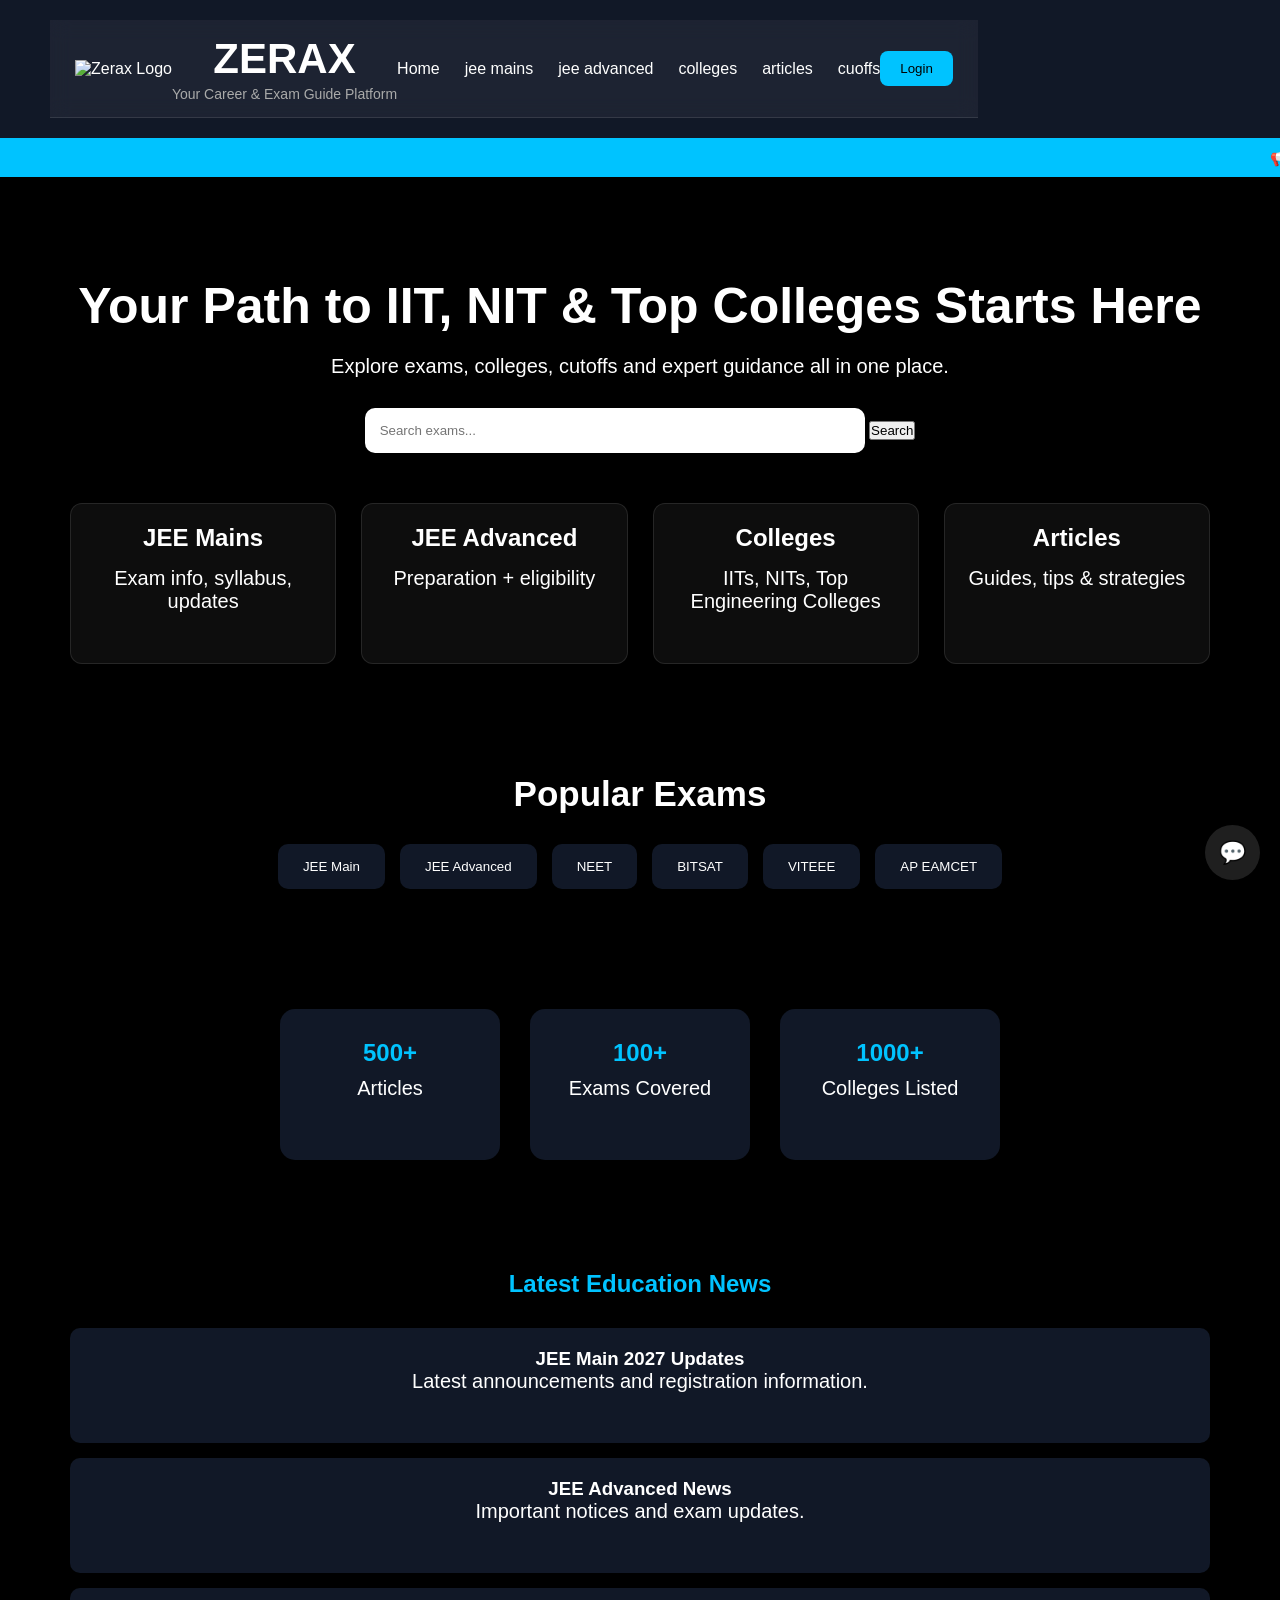
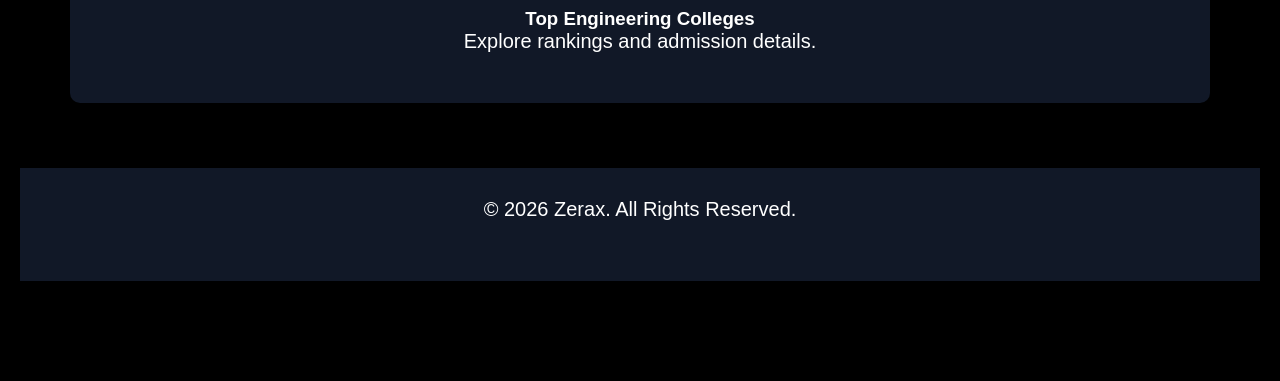
==== index.html @ 89f0a5c6 "Add files via upload" ====
<!DOCTYPE html>
<html lang="en">
<head>
    <meta charset="UTF-8">
    <meta name="viewport" content="width=device-width, initial-scale=1.0">
    <title>Zerax - Your Education Partner</title>
    <link rel="stylesheet" href="style.css">
</head>
<body>

<header>
    <nav>

<header class="header">

  <!-- LEFT: LOGO -->
  <div class="left">
    <img src="images/zerax-logo.png" alt="Zerax Logo">
  </div>

  <!-- CENTER: TITLE + SUBTITLE -->
  <div class="center">
    <div class="title">ZERAX</div>
    <div class="subtitle">Your Career & Exam Guide Platform</div>
  </div>

         <ul>  
            <li><a href="#">Home</a></li>
            <li><a href="jee-main.html">jee mains</a></li>
            <li><a href="jee-advanced.html">jee advanced</a></li>
            <li><a href="colleges.html">colleges</a></li>
            <li><a href="articles.html">articles</a></li>
            <li><a href="cutoffs.html">cuoffs</a></li>
        </ul>

        <button class="login-btn">Login</button>
    </nav>
<div class="news-bar">
    <span>
        📢 JEE Main Registration Updates | JEE Advanced Results | NEET Counselling Latest News
    </span>
</div>
</header>

<section class="hero">
    <h1>Your Path to IIT, NIT & Top Colleges Starts Here</h1>

    <p>
        Explore exams, colleges, cutoffs and expert guidance all in one place.
    </p>

  <input type="text" id="searchBox" placeholder="Search exams...">
<button onclick="searchSite()">Search</button>
 <section class="cards">

  <a href="jee-main.html" class="card">
    <h2>JEE Mains</h2>
    <p>Exam info, syllabus, updates</p>
  </a>

  <a href="jee-advanced.html" class="card">
    <h2>JEE Advanced</h2>
    <p>Preparation + eligibility</p>
  </a>

  <a href="colleges.html" class="card">
    <h2>Colleges</h2>
    <p>IITs, NITs, Top Engineering Colleges</p>
  </a>

  <a href="articles.html" class="card">
    <h2>Articles</h2>
    <p>Guides, tips & strategies</p>
  </a>

</section>
<!-- FLOATING BUTTON -->
<div class="chat-btn" onclick="toggleChat()">💬</div>

<!-- CHAT BOX -->
<div class="chat-box" id="chatBox">

  <div class="chat-header">
    Zerax AI
    <span onclick="toggleChat()">✖</span>
  </div>

  <div class="chat-body" id="chatBody"></div>

  <div class="chat-input">
    <input type="text" id="chatInput" placeholder="Ask something...">
    <button onclick="sendMsg()">Send</button>
  </div>

</div>

<script src="script.js"></script>
</body>
</html>
<section class="popular-exams">

    <h2>Popular Exams</h2>

    <div class="exam-list">
        <button>JEE Main</button>
        <button>JEE Advanced</button>
        <button>NEET</button>
        <button>BITSAT</button>
        <button>VITEEE</button>
        <button>AP EAMCET</button>
    </div>

</section>
<section class="stats">

    <div class="stat-box">
        <h2>500+</h2>
        <p>Articles</p>
    </div>

    <div class="stat-box">
        <h2>100+</h2>
        <p>Exams Covered</p>
    </div>

    <div class="stat-box">
        <h2>1000+</h2>
        <p>Colleges Listed</p>
    </div>

</section>

<section class="latest-news">

    <h2>Latest Education News</h2>

    <div class="news-card">
        <h3>JEE Main 2027 Updates</h3>
        <p>Latest announcements and registration information.</p>
    </div>

    <div class="news-card">
        <h3>JEE Advanced News</h3>
        <p>Important notices and exam updates.</p>
    </div>

    <div class="news-card">
        <h3>Top Engineering Colleges</h3>
        <p>Explore rankings and admission details.</p>
    </div>

</section>

<footer>
    <p>© 2026 Zerax. All Rights Reserved.</p>
</footer>

</body>
</html>
---- style.css ----
*{
    margin:0;
    padding:0;
    box-sizing:border-box;
    font-family:Arial,sans-serif;
}

body{  
    background:#0b1020;
    color:white;
}

nav{
    display:flex;
    justify-content:space-between;
    align-items:center;
    padding:20px 50px;
    background:#111827;
}

.logo{
    font-size:28px;
    font-weight:bold;
    color:#00c3ff;
}

nav ul{
    display:flex;
    list-style:none;
    gap:25px;
}

nav a{
    color:white;
    text-decoration:none;
}

.login-btn{
    background:#00c3ff;
    border:none;
    padding:10px 20px;
    border-radius:8px;
    cursor:pointer;
}

.hero{
    text-align:center;
    padding:100px 20px;
}

.hero h1{
    font-size:50px;
    margin-bottom:20px;
}

.hero p{
    font-size:20px;
    margin-bottom:30px;
}

.hero input{
    width:500px;
    max-width:90%;
    padding:15px;
    border:none;
    border-radius:10px;
}

.cards{
    display:grid;
    grid-template-columns:repeat(auto-fit,minmax(250px,1fr));
    gap:25px;
    padding:50px;
}
.card {
  background: rgba(255, 255, 255, 0.05);
  border: 1px solid rgba(255, 255, 255, 0.1);
  border-radius: 12px;
  padding: 20px;
  transition: 0.3s;
}

.card:hover {
  transform: translateY(-6px);
  background: rgba(255, 255, 255, 0.08);
}

.card h2{
    margin-bottom:15px;
}

footer{
    text-align:center;
    padding:30px;
    background:#111827;
}
.popular-exams{
    text-align:center;
    padding:60px 20px;
}

.popular-exams h2{
    margin-bottom:30px;
    font-size:35px;
}

.exam-list{
    display:flex;
    justify-content:center;
    flex-wrap:wrap;
    gap:15px;
}

.exam-list button{
    padding:15px 25px;
    border:none;
    border-radius:10px;
    background:#111827;
    color:white;
    cursor:pointer;
    transition:0.3s;
}

.exam-list button:hover{
    background:#00c3ff;
}
.news-bar{
    background:#00c3ff;
    color:black;
    padding:10px;
    overflow:hidden;
    white-space:nowrap;
    display:flex;
    align-items:center;
    gap:10px;
}

.news-bar img{
    width:25px;
    height:25px;
}

.news-bar span{
    display:inline-block;
    padding-left:100%;
    animation:scrollNews 15s linear infinite;
}

@keyframes scrollNews{
    from{
        transform:translateX(0);
    }
    to{
        transform:translateX(-100%);
    }
}
.stats{
    display:flex;
    justify-content:center;
    gap:30px;
    padding:60px 20px;
    flex-wrap:wrap;
}

.stat-box{
    background:#111827;
    padding:30px;
    width:220px;
    text-align:center;
    border-radius:15px;
}

.stat-box h2{
    color:#00c3ff;
    margin-bottom:10px;
}
.exam-hero{
    text-align:center;
    padding:80px 20px;
}

.exam-hero h1{
    font-size:55px;
    color:#00c3ff;
}

.exam-hero p{
    margin-top:15px;
    font-size:20px;
}

.info-section{
    display:grid;
    grid-template-columns:repeat(auto-fit,minmax(300px,1fr));
    gap:25px;
    padding:50px;
}

.info-card{
    background:#111827;
    padding:30px;
    border-radius:15px;
}

.info-card h2{
    color:#00c3ff;
    margin-bottom:15px;
}
.latest-updates{
    padding:50px;
}

.latest-updates h2{
    color:#00c3ff;
    margin-bottom:20px;
}

.update-card{
    background:#111827;
    padding:20px;
    margin-bottom:15px;
    border-radius:10px;
}
.faq-section{
    padding:50px;
}

.faq-card{
    background:#111827;
    padding:20px;
    margin-bottom:15px;
    border-radius:10px;
}
.page-layout{
    display:flex;
    gap:20px;
    padding:20px;
}

.sidebar{
    width:250px;
    background:#111827;
    padding:20px;
    border-radius:15px;
}

.sidebar a{
    display:block;
    color:white;
    text-decoration:none;
    margin:15px 0;
}

.content-area{
    flex:1;
}
.top-colleges{
    padding:50px;
}

.college-card{
    background:#111827;
    padding:20px;
    margin-bottom:15px;
    border-radius:10px;
}
.latest-news{
    padding:50px;
}

.latest-news h2{
    text-align:center;
    margin-bottom:30px;
    color:#00c3ff;
}

.news-card{
    background:#111827;
    padding:20px;
    border-radius:10px;
    margin-bottom:15px;
}
.info-card img{
    width:100%;
    border-radius:10px;
    margin-bottom:15px;
}
.info-card{
    transition:0.3s;
}

.info-card:hover{
    transform:translateY(-8px);
}
@media(max-width:768px){

nav{
    flex-direction:column;
}

nav ul{
    flex-direction:column;
    text-align:center;
}

.hero h1{
    font-size:35px;
}

}
.logo img{
    height:50px;
    width:auto;
}
body {
  margin: 0;
  font-family: Arial;
  background: #0b0f19;  /* dark black-blue */
  color: white;
}
html, body {
  margin: 0;
  padding: 0;
  height: 100%;
  background: #000000;   /* full black */
  color: #ffffff;
  font-family: Arial, sans-serif;
}
section {
  background: #000 !important;
}
body {
  margin: 0;
  background: #000;
  color: white;
  font-family: Arial, sans-serif;
}

/* MAIN HEADER */
.header {
  display: flex;
  align-items: center;
  justify-content: space-between;
  padding: 15px 20px;
  background: #000;
}

/* LEFT LOGO */
.left img {
  height: 45px;
}

/* CENTER TITLE */
.center {
  text-align: center;
  flex: 1;
}

.title {
  font-size: 42px;
  font-weight: bold;
}

.subtitle {
  font-size: 14px;
  color: #aaa;
  margin-top: 3px;
}

/* RIGHT MENU */
.nav {
  display: flex;
  gap: 20px;
}

.nav a {
  color: white;
  text-decoration: none;
  font-size: 14px;
}

.nav a:hover {
  text-decoration: underline;
}
.header {
  display: flex;
  align-items: center;
  justify-content: space-between;
  padding: 15px 25px;
  background: rgba(255, 255, 255, 0.05);
  backdrop-filter: blur(10px);
  border-bottom: 1px solid rgba(255,255,255,0.1);
}.cards a {
  text-decoration: none;
  color: white;
}
@media (max-width: 768px) {

  .header {
    flex-direction: column;
    text-align: center;
  }

  .nav {
    flex-wrap: wrap;
    justify-content: center;
    margin-top: 10px;
  }

  .nav a {
    font-size: 12px;
  }

.title {
  font-size: 42px;
  font-weight: bold;
}

.subtitle {
  color: #aaa;
  font-size: 14px;
}
 }
/* Floating Button */
.chat-btn {
  position: fixed;
  bottom: 20px;
  right: 20px;
  width: 55px;
  height: 55px;
  background: #1f1f1f;
  color: white;
  border-radius: 50%;
  display: flex;
  align-items: center;
  justify-content: center;
  cursor: pointer;
  font-size: 22px;
  z-index: 10000;
}

/* Chat Box */
.chat-box {
  position: fixed;
  bottom: 90px;
  right: 20px;
  width: 300px;
  height: 380px;
  background: #111;
  border: 1px solid #333;
  display: none;
  flex-direction: column;
  z-index: 9999;
  border-radius: 10px;
  overflow: hidden;
}

/* Active state */
.chat-box.active {
  display: flex;
}

/* Header */
.chat-header {
  background: #000;
  padding: 10px;
  display: flex;
  justify-content: space-between;
  align-items: center;
  font-weight: bold;
}

/* Body */
.chat-body {
  flex: 1;
  padding: 10px;
  overflow-y: auto;
  font-size: 13px;
  color: white;
}

/* Input area */
.chat-input {
  display: flex;
  border-top: 1px solid #222;
}

.chat-input input {
  flex: 1;
  padding: 10px;
  border: none;
  outline: none;
  background: #000;
  color: white;
}

.chat-input button {
  background: #1f1f1f;
  color: white;
  border: none;
  padding: 10px;
  cursor: pointer;
}

.chat-input button:hover {
  background: #333;
}
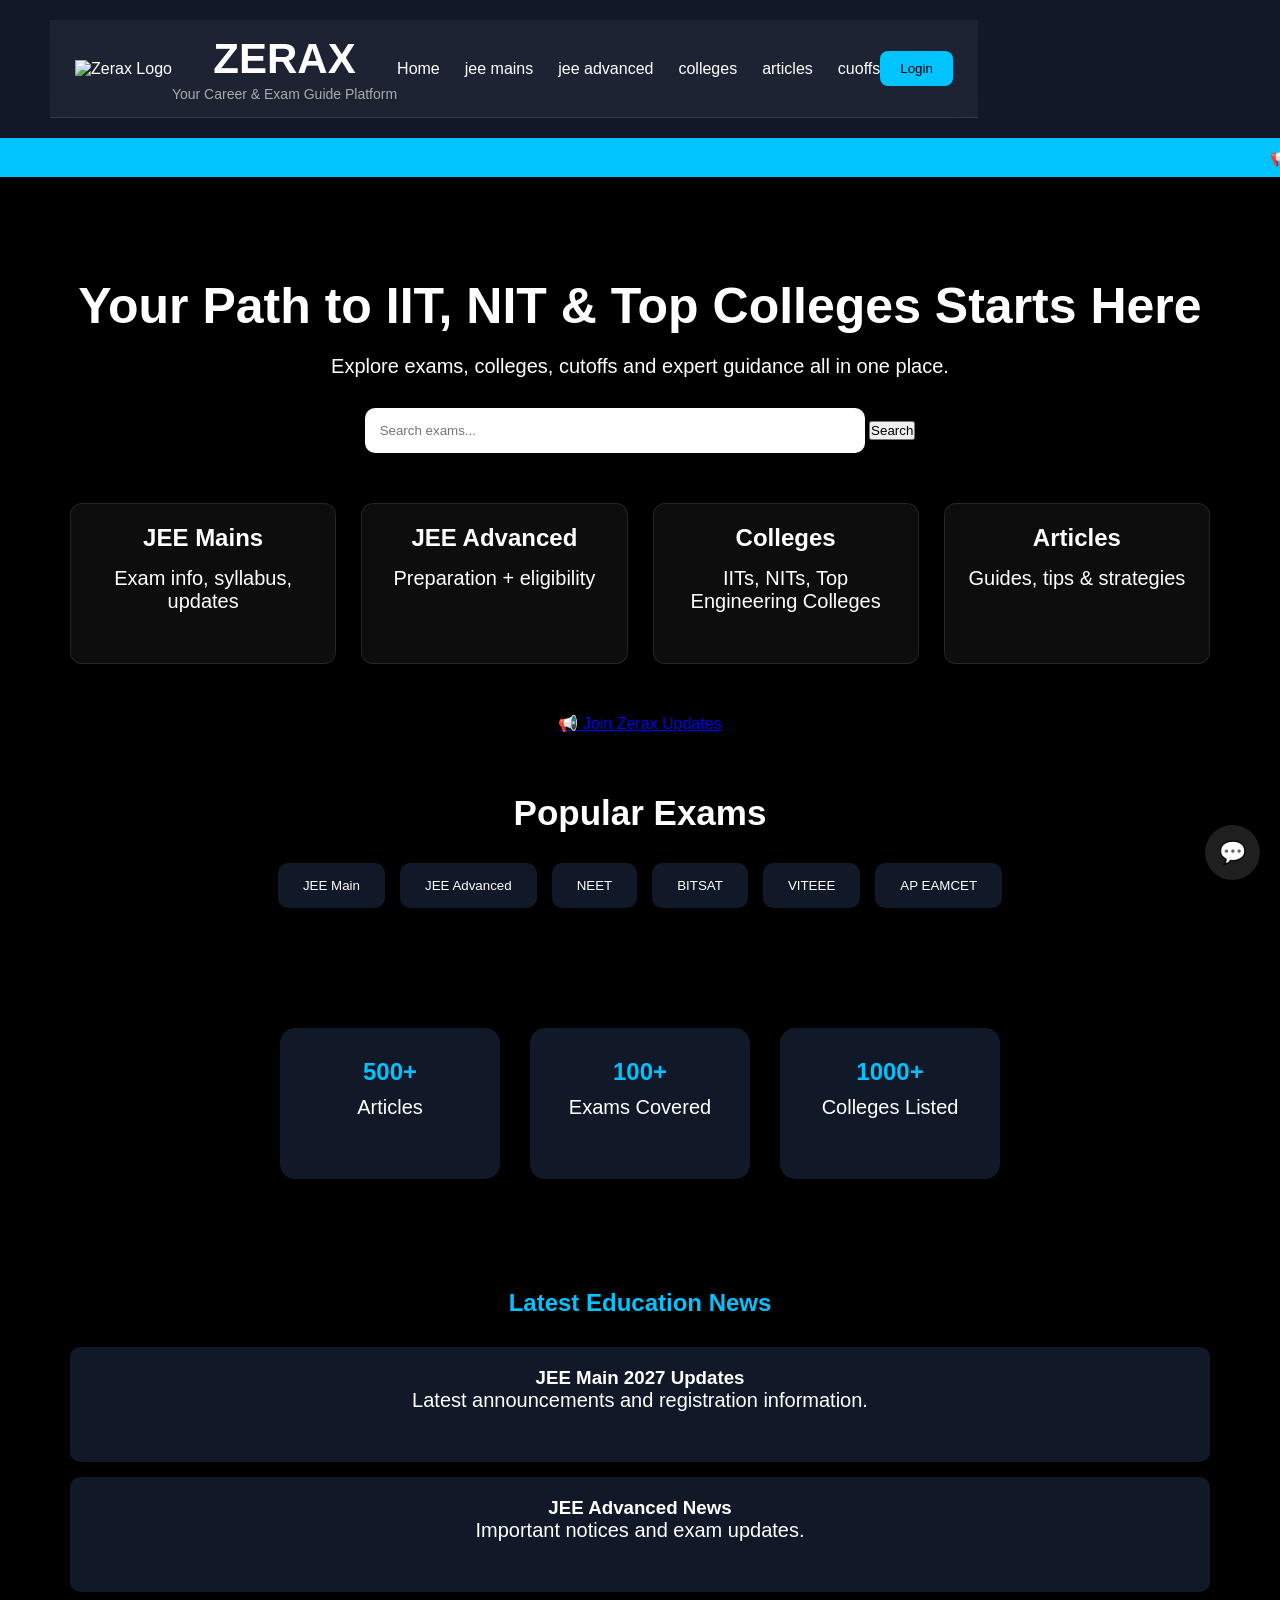
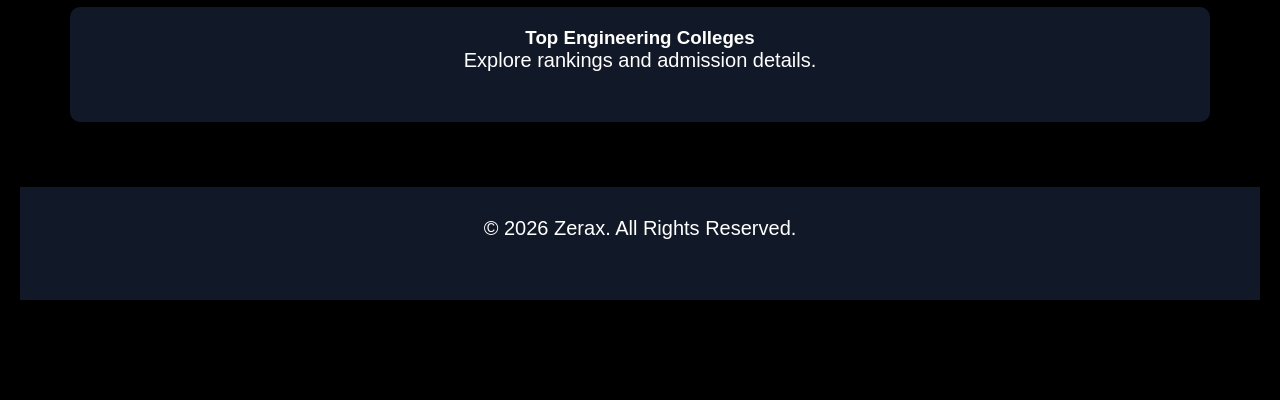
==== commit aa6c5e32: "Add files via upload" ====
--- a/index.html
+++ b/index.html
@@ -5,6 +5,17 @@
     <meta name="viewport" content="width=device-width, initial-scale=1.0">
     <title>Zerax - Your Education Partner</title>
     <link rel="stylesheet" href="style.css">
+
+    <!-- OneSignal -->
+   <script src="https://cdn.onesignal.com/sdks/web/v16/OneSignalSDK.page.js" defer></script>
+<script>
+  window.OneSignalDeferred = window.OneSignalDeferred || [];
+  OneSignalDeferred.push(async function(OneSignal) {
+    await OneSignal.init({
+      appId: "99125689-1fdd-4bee-ac39-577aa8c86b6e",
+    });
+  });
+</script>
 </head>
 <body>
 
@@ -93,10 +104,12 @@
   </div>
 
 </div>
+<a href="https://t.me/yourchannel">📢 Join Zerax Updates</a>
 
 <script src="script.js"></script>
+
 </body>
-</html>
+
 <section class="popular-exams">
 
     <h2>Popular Exams</h2>
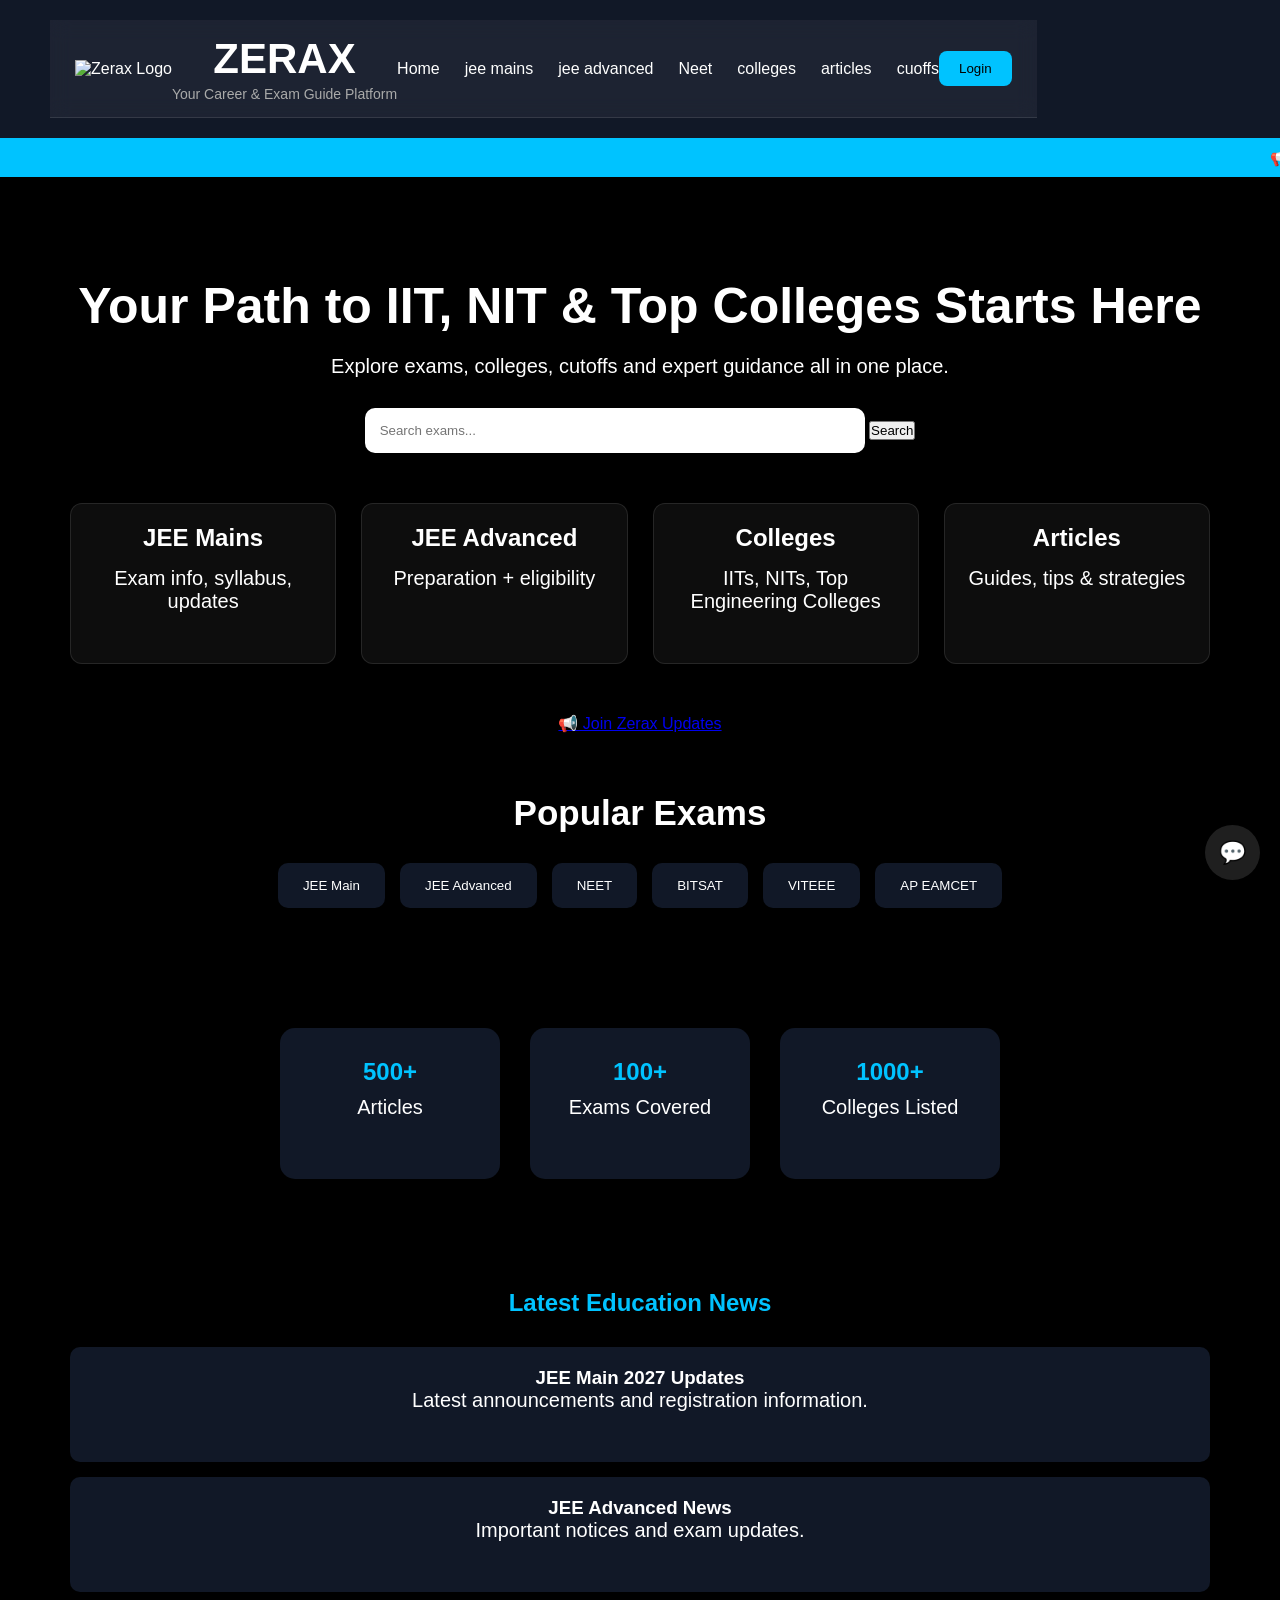
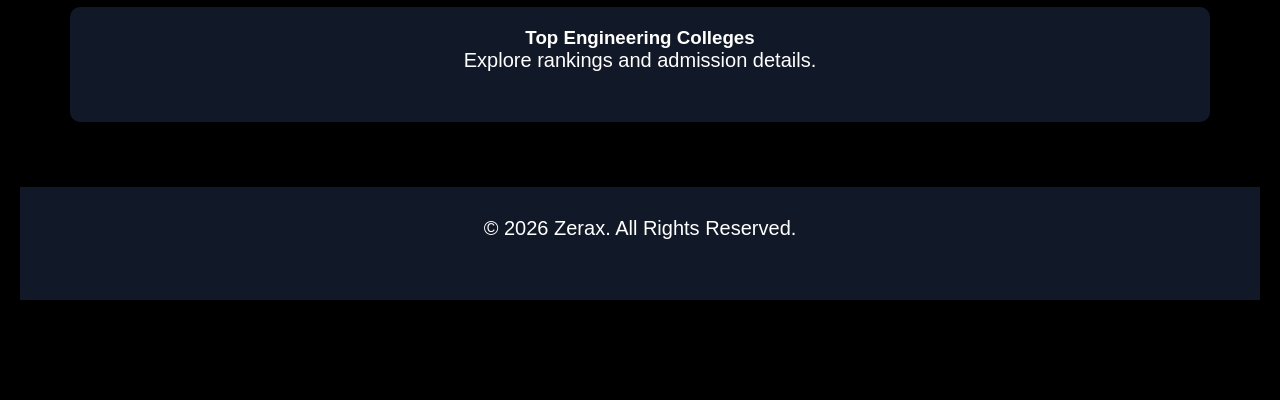
==== commit 54251e06: "Add files via upload" ====
--- a/index.html
+++ b/index.html
@@ -1,6 +1,7 @@
 <!DOCTYPE html>
 <html lang="en">
 <head>
+   <meta name="google-site-verification" content="aucnYbY8OQ49QPy-CIP4w178wVom0kFi3tPfiPTksDI" />
     <meta charset="UTF-8">
     <meta name="viewport" content="width=device-width, initial-scale=1.0">
     <title>Zerax - Your Education Partner</title>
@@ -39,6 +40,7 @@
             <li><a href="#">Home</a></li>
             <li><a href="jee-main.html">jee mains</a></li>
             <li><a href="jee-advanced.html">jee advanced</a></li>
+	    <li><a href="neet.html">Neet</a></li>
             <li><a href="colleges.html">colleges</a></li>
             <li><a href="articles.html">articles</a></li>
             <li><a href="cutoffs.html">cuoffs</a></li>
@@ -51,7 +53,7 @@
         📢 JEE Main Registration Updates | JEE Advanced Results | NEET Counselling Latest News
     </span>
 </div>
-</header>
+</header>  
 
 <section class="hero">
     <h1>Your Path to IIT, NIT & Top Colleges Starts Here</h1>
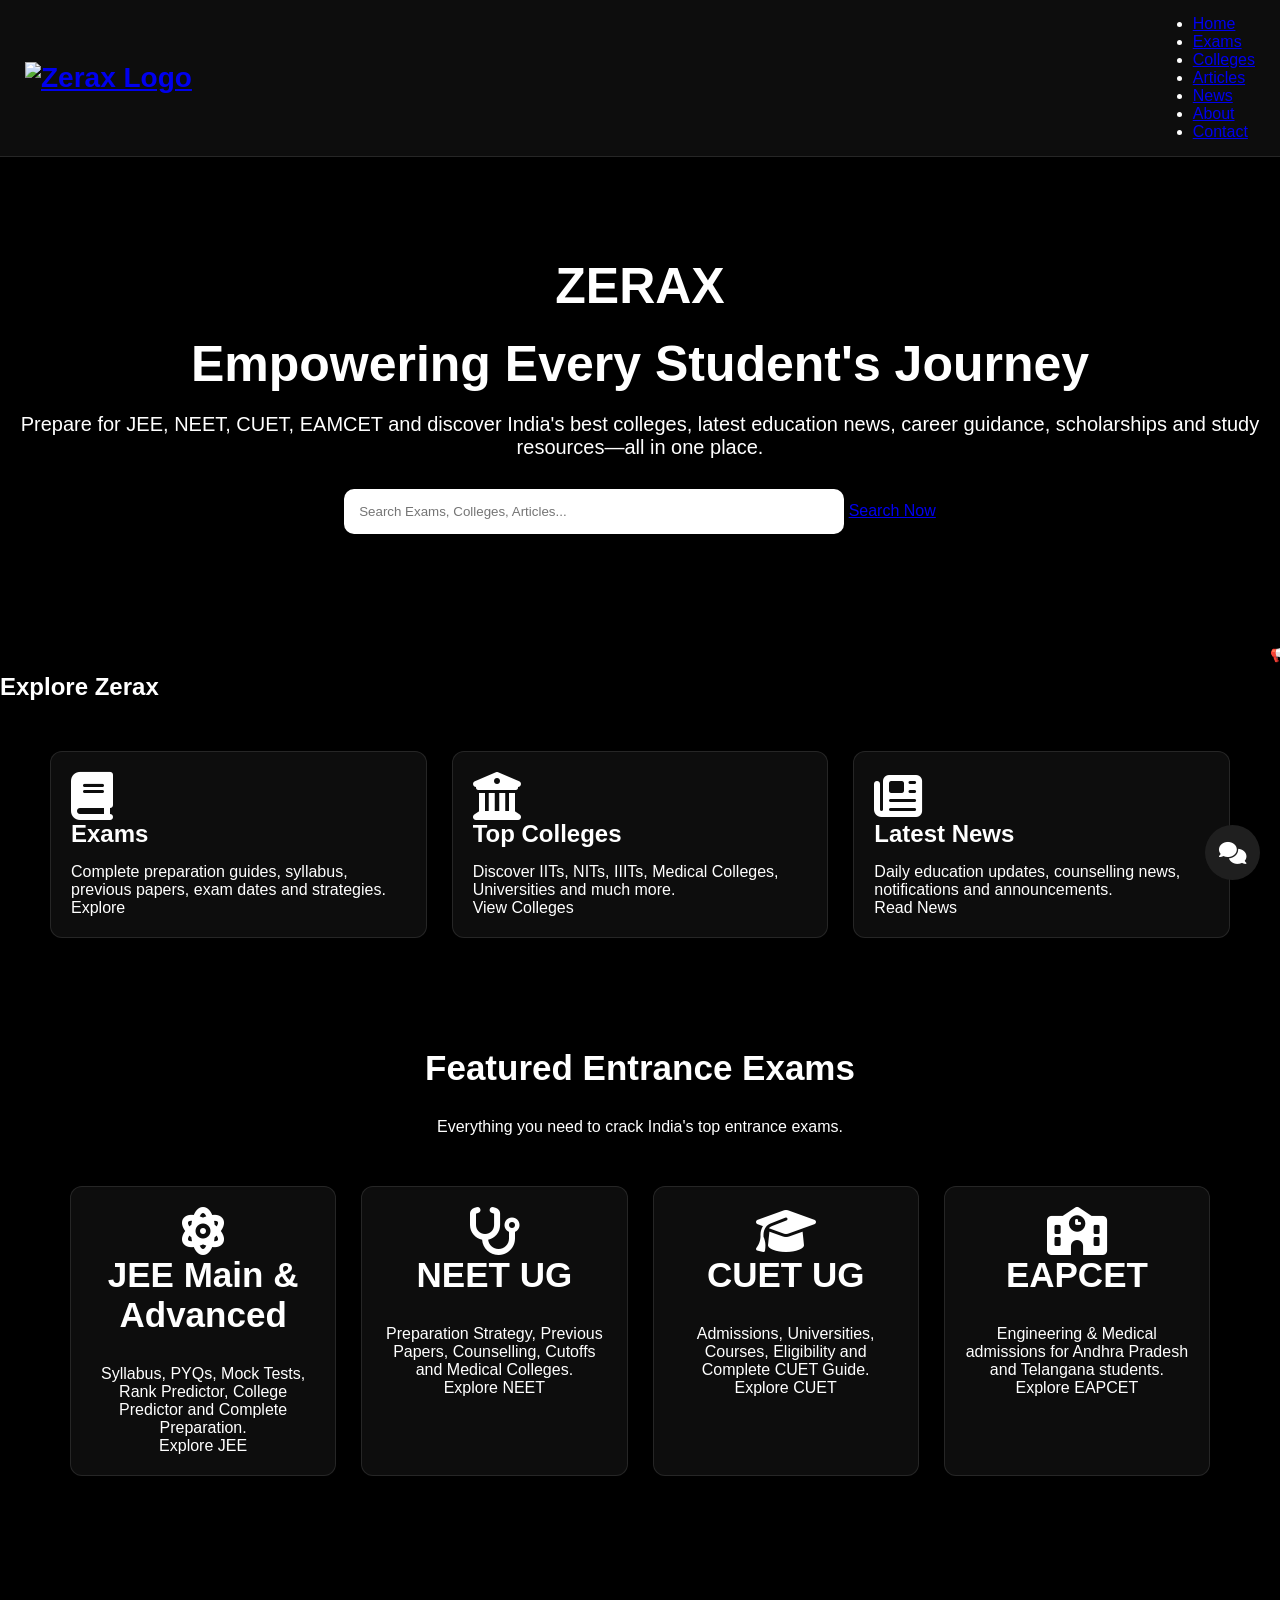
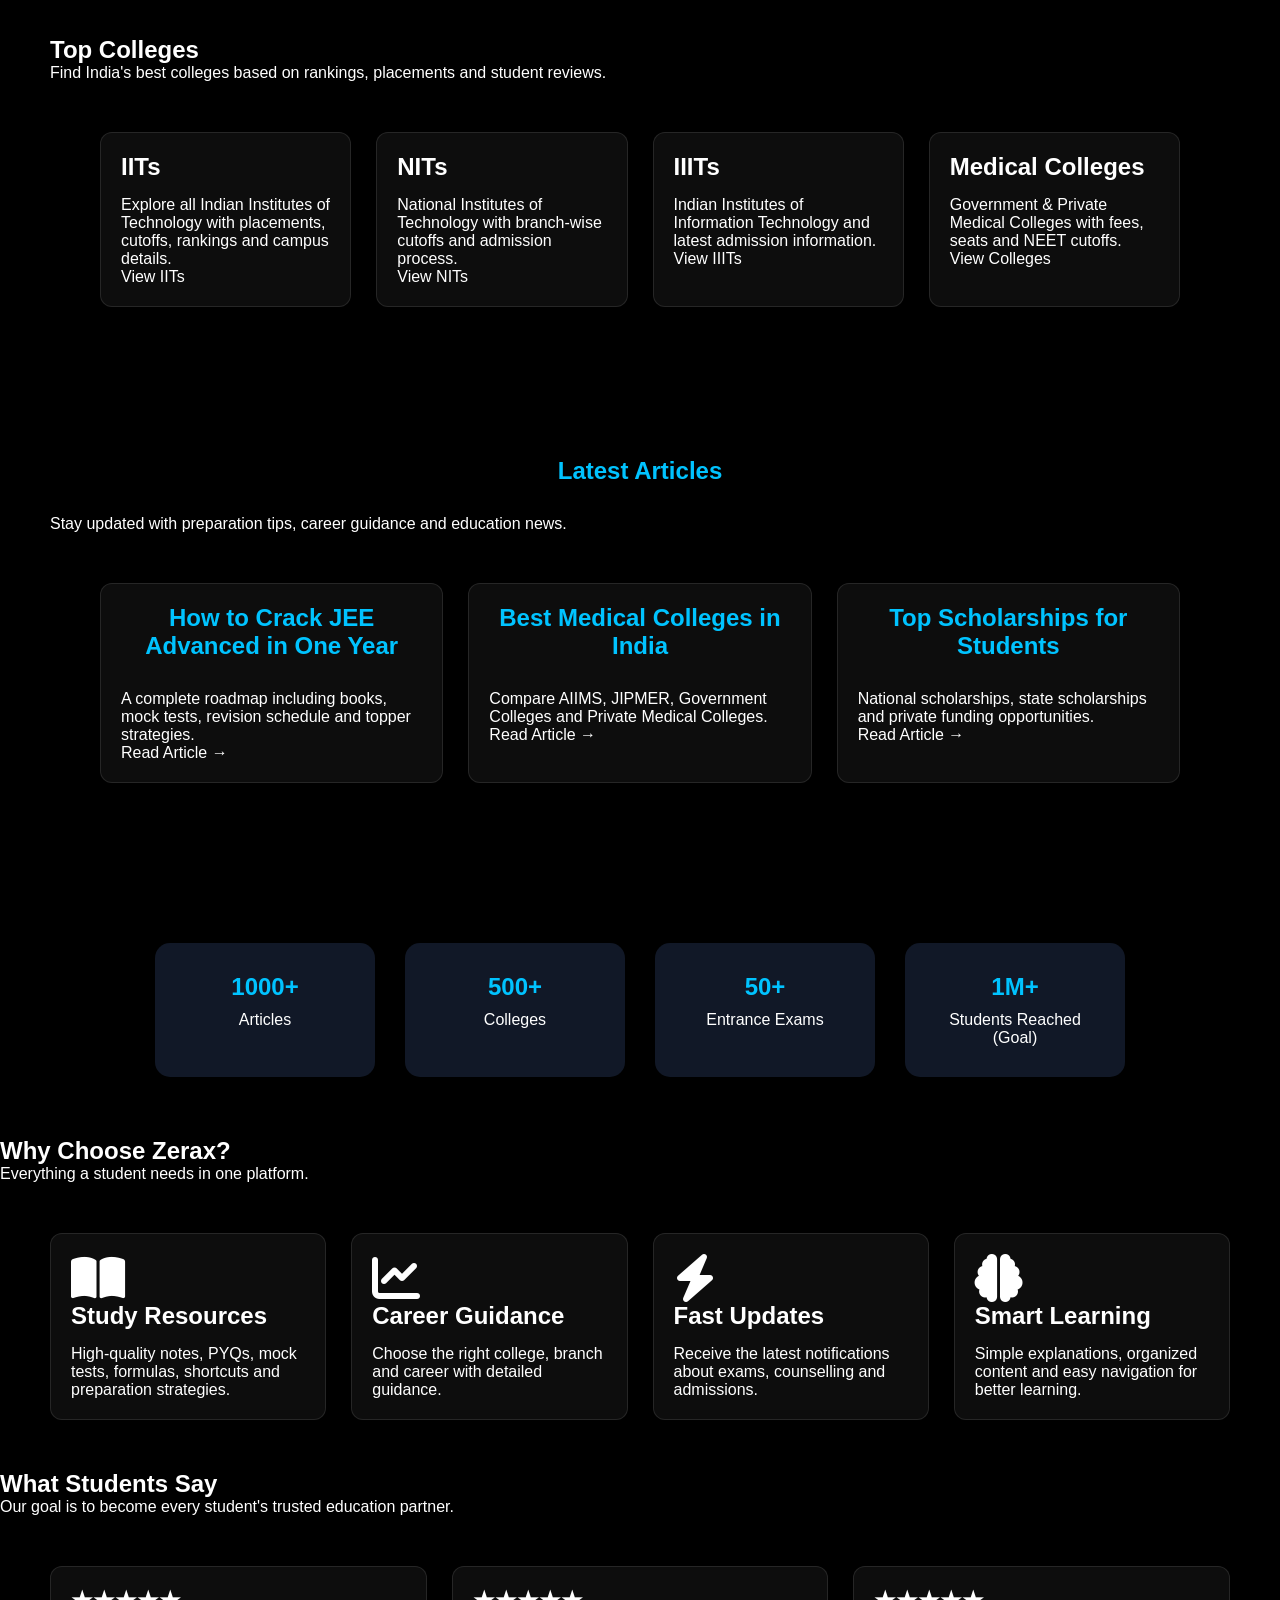
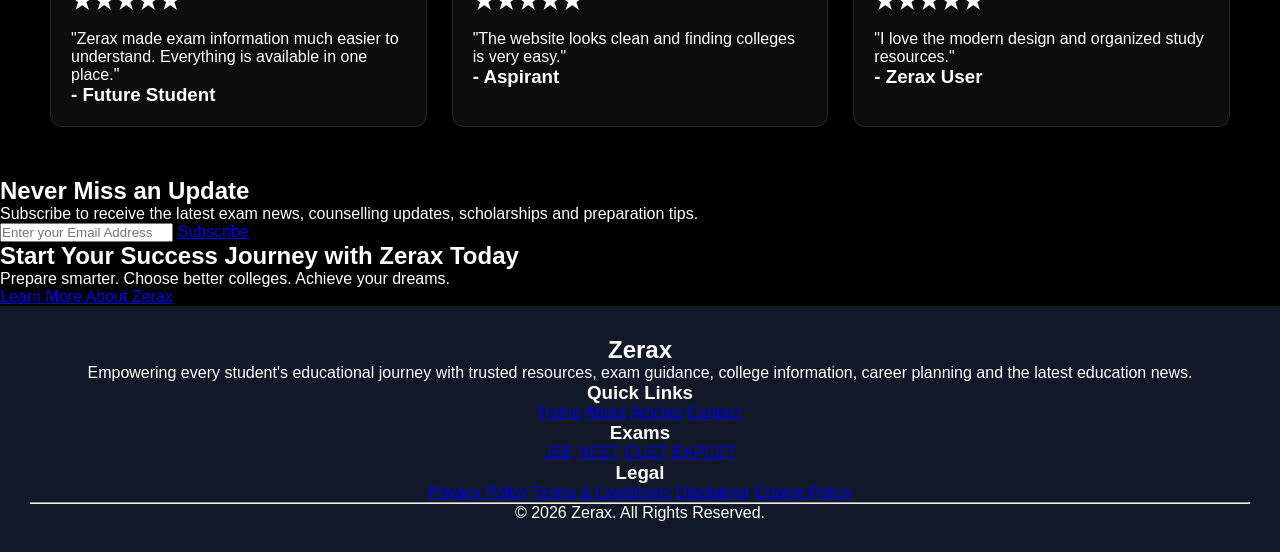
==== commit b29279be: "Update index.html" ====
--- a/index.html
+++ b/index.html
@@ -1,174 +1,714 @@
 <!DOCTYPE html>
 <html lang="en">
+
 <head>
-   <meta name="google-site-verification" content="aucnYbY8OQ49QPy-CIP4w178wVom0kFi3tPfiPTksDI" />
-    <meta charset="UTF-8">
-    <meta name="viewport" content="width=device-width, initial-scale=1.0">
-    <title>Zerax - Your Education Partner</title>
-    <link rel="stylesheet" href="style.css">
-
-    <!-- OneSignal -->
-   <script src="https://cdn.onesignal.com/sdks/web/v16/OneSignalSDK.page.js" defer></script>
-<script>
-  window.OneSignalDeferred = window.OneSignalDeferred || [];
-  OneSignalDeferred.push(async function(OneSignal) {
-    await OneSignal.init({
-      appId: "99125689-1fdd-4bee-ac39-577aa8c86b6e",
-    });
-  });
-</script>
+
+ <meta name="google-site-verification" content="aucnYbY8OQ49QPy-CIP4w178wVom0kFi3tPfiPTksDI" />
+<meta charset="UTF-8">
+
+<meta name="viewport" content="width=device-width, initial-scale=1.0">
+
+<title>Zerax - Your Education Partner</title>
+
+<link rel="stylesheet" href="style.css">
+
+<link rel="preconnect" href="https://fonts.googleapis.com">
+
+<link rel="preconnect" href="https://fonts.gstatic.com" crossorigin>
+
+<link href="https://fonts.googleapis.com/css2?family=Poppins:wght@300;400;500;600;700;800&display=swap" rel="stylesheet">
+
+<link rel="stylesheet"
+href="https://cdnjs.cloudflare.com/ajax/libs/font-awesome/6.7.2/css/all.min.css">
+
 </head>
+
 <body>
 
-<header>
-    <nav>
+<!-- ================= HEADER ================= -->
 
 <header class="header">
 
-  <!-- LEFT: LOGO -->
-  <div class="left">
-    <img src="images/zerax-logo.png" alt="Zerax Logo">
-  </div>
-
-  <!-- CENTER: TITLE + SUBTITLE -->
-  <div class="center">
-    <div class="title">ZERAX</div>
-    <div class="subtitle">Your Career & Exam Guide Platform</div>
-  </div>
-
-         <ul>  
-            <li><a href="#">Home</a></li>
-            <li><a href="jee-main.html">jee mains</a></li>
-            <li><a href="jee-advanced.html">jee advanced</a></li>
-	    <li><a href="neet.html">Neet</a></li>
-            <li><a href="colleges.html">colleges</a></li>
-            <li><a href="articles.html">articles</a></li>
-            <li><a href="cutoffs.html">cuoffs</a></li>
-        </ul>
-
-        <button class="login-btn">Login</button>
-    </nav>
-<div class="news-bar">
-    <span>
-        📢 JEE Main Registration Updates | JEE Advanced Results | NEET Counselling Latest News
-    </span>
-</div>
-</header>  
+<div class="logo">
+
+<a href="index.html">
+
+<img src="images/logo.png" alt="Zerax Logo">
+
+</a>
+
+</div>
+
+<ul class="nav-links">
+
+<li><a href="index.html">Home</a></li>
+
+<li><a href="exams.html">Exams</a></li>
+
+<li><a href="colleges.html">Colleges</a></li>
+
+<li><a href="articles.html">Articles</a></li>
+
+<li><a href="news.html">News</a></li>
+
+<li><a href="about.html">About</a></li>
+
+<li><a href="contact.html">Contact</a></li>
+
+</ul>
+
+</header>
+
+<!-- ================= HERO ================= -->
 
 <section class="hero">
-    <h1>Your Path to IIT, NIT & Top Colleges Starts Here</h1>
-
-    <p>
-        Explore exams, colleges, cutoffs and expert guidance all in one place.
-    </p>
-
-  <input type="text" id="searchBox" placeholder="Search exams...">
-<button onclick="searchSite()">Search</button>
- <section class="cards">
-
-  <a href="jee-main.html" class="card">
-    <h2>JEE Mains</h2>
-    <p>Exam info, syllabus, updates</p>
-  </a>
-
-  <a href="jee-advanced.html" class="card">
-    <h2>JEE Advanced</h2>
-    <p>Preparation + eligibility</p>
-  </a>
-
-  <a href="colleges.html" class="card">
-    <h2>Colleges</h2>
-    <p>IITs, NITs, Top Engineering Colleges</p>
-  </a>
-
-  <a href="articles.html" class="card">
-    <h2>Articles</h2>
-    <p>Guides, tips & strategies</p>
-  </a>
-
-</section>
-<!-- FLOATING BUTTON -->
-<div class="chat-btn" onclick="toggleChat()">💬</div>
-
-<!-- CHAT BOX -->
-<div class="chat-box" id="chatBox">
-
-  <div class="chat-header">
-    Zerax AI
-    <span onclick="toggleChat()">✖</span>
-  </div>
-
-  <div class="chat-body" id="chatBody"></div>
-
-  <div class="chat-input">
-    <input type="text" id="chatInput" placeholder="Ask something...">
-    <button onclick="sendMsg()">Send</button>
-  </div>
-
-</div>
-<a href="https://t.me/yourchannel">📢 Join Zerax Updates</a>
-
-<script src="script.js"></script>
+
+<div class="container">
+
+         <h1>ZERAX</h1>
+<h1>Empowering Every Student's Journey</h1>
+
+<p>
+
+Prepare for JEE, NEET, CUET, EAMCET and discover India's best colleges, latest education news, career guidance, scholarships and study resources—all in one place.
+
+</p>
+
+<div class="hero-search">
+
+<input
+type="text"
+placeholder="Search Exams, Colleges, Articles...">
+
+<a href="search.html" class="btn">
+
+Search Now
+
+</a>
+
+</div>
+
+</div>
+
+</section>
+
+<!-- ================= NEWS TICKER ================= -->
+
+<section class="news-bar">
+
+<span>
+
+📢 JEE Advanced 2027 • NEET UG Updates • JoSAA Counselling • New Scholarships • IIT Admissions • NIT Admissions • Latest Education News • Stay Updated with Zerax
+
+</span>
+
+</section>
+
+<!-- ================= FEATURE BOXES ================= -->
+
+<section>
+
+<div class="container">
+
+<h2>Explore Zerax</h2>
+
+<div class="cards">
+
+<div class="card">
+
+<i class="fa-solid fa-book fa-3x"></i>
+
+<h2>Exams</h2>
+
+<p>
+
+Complete preparation guides, syllabus, previous papers, exam dates and strategies.
+
+</p>
+
+<a href="exams.html" class="btn">
+
+Explore
+
+</a>
+
+</div>
+
+<div class="card">
+
+<i class="fa-solid fa-building-columns fa-3x"></i>
+
+<h2>Top Colleges</h2>
+
+<p>
+
+Discover IITs, NITs, IIITs, Medical Colleges, Universities and much more.
+
+</p>
+
+<a href="colleges.html" class="btn">
+
+View Colleges
+
+</a>
+
+</div>
+
+<div class="card">
+
+<i class="fa-solid fa-newspaper fa-3x"></i>
+
+<h2>Latest News</h2>
+
+<p>
+
+Daily education updates, counselling news, notifications and announcements.
+
+</p>
+
+<a href="news.html" class="btn">
+
+Read News
+
+</a>
+
+</div>
+
+</div>
+
+</div>
+
+</section>
+<!-- ================= FEATURED EXAMS ================= -->
+
+<section class="popular-exams">
+
+<div class="container">
+
+<h2>Featured Entrance Exams</h2>
+
+<p class="section-subtitle">
+Everything you need to crack India's top entrance exams.
+</p>
+
+<div class="cards">
+
+<div class="card">
+
+<i class="fa-solid fa-atom fa-3x"></i>
+
+<h2>JEE Main & Advanced</h2>
+
+<p>
+Syllabus, PYQs, Mock Tests, Rank Predictor, College Predictor and Complete Preparation.
+</p>
+
+<a href="jee.html" class="btn">Explore JEE</a>
+
+</div>
+
+<div class="card">
+
+<i class="fa-solid fa-stethoscope fa-3x"></i>
+
+<h2>NEET UG</h2>
+
+<p>
+Preparation Strategy, Previous Papers, Counselling, Cutoffs and Medical Colleges.
+</p>
+
+<a href="neet.html" class="btn">Explore NEET</a>
+
+</div>
+
+<div class="card">
+
+<i class="fa-solid fa-graduation-cap fa-3x"></i>
+
+<h2>CUET UG</h2>
+
+<p>
+Admissions, Universities, Courses, Eligibility and Complete CUET Guide.
+</p>
+
+<a href="cuet.html" class="btn">Explore CUET</a>
+
+</div>
+
+<div class="card">
+
+<i class="fa-solid fa-school fa-3x"></i>
+
+<h2>EAPCET</h2>
+
+<p>
+Engineering & Medical admissions for Andhra Pradesh and Telangana students.
+</p>
+
+<a href="eamcet.html" class="btn">Explore EAPCET</a>
+
+</div>
+
+</div>
+
+</div>
+
+</section>
+
+<!-- ================= TOP COLLEGES ================= -->
+
+<section class="top-colleges">
+
+<div class="container">
+
+<h2>Top Colleges</h2>
+
+<p class="section-subtitle">
+Find India's best colleges based on rankings, placements and student reviews.
+</p>
+
+<div class="cards">
+
+<div class="card">
+
+<h2>IITs</h2>
+
+<p>
+Explore all Indian Institutes of Technology with placements, cutoffs, rankings and campus details.
+</p>
+
+<a href="iits.html" class="btn">View IITs</a>
+
+</div>
+
+<div class="card">
+
+<h2>NITs</h2>
+
+<p>
+National Institutes of Technology with branch-wise cutoffs and admission process.
+</p>
+
+<a href="nits.html" class="btn">View NITs</a>
+
+</div>
+
+<div class="card">
+
+<h2>IIITs</h2>
+
+<p>
+Indian Institutes of Information Technology and latest admission information.
+</p>
+
+<a href="iiits.html" class="btn">View IIITs</a>
+
+</div>
+
+<div class="card">
+
+<h2>Medical Colleges</h2>
+
+<p>
+Government & Private Medical Colleges with fees, seats and NEET cutoffs.
+</p>
+
+<a href="medical.html" class="btn">View Colleges</a>
+
+</div>
+
+</div>
+
+</div>
+
+</section>
+
+<!-- ================= LATEST ARTICLES ================= -->
+
+<section class="latest-news">
+
+<div class="container">
+
+<h2>Latest Articles</h2>
+
+<p class="section-subtitle">
+Stay updated with preparation tips, career guidance and education news.
+</p>
+
+<div class="cards">
+
+<div class="card">
+
+<h2>How to Crack JEE Advanced in One Year</h2>
+
+<p>
+A complete roadmap including books, mock tests, revision schedule and topper strategies.
+</p>
+
+<a href="#">Read Article →</a>
+
+</div>
+
+<div class="card">
+
+<h2>Best Medical Colleges in India</h2>
+
+<p>
+Compare AIIMS, JIPMER, Government Colleges and Private Medical Colleges.
+</p>
+
+<a href="#">Read Article →</a>
+
+</div>
+
+<div class="card">
+
+<h2>Top Scholarships for Students</h2>
+
+<p>
+National scholarships, state scholarships and private funding opportunities.
+</p>
+
+<a href="#">Read Article →</a>
+
+</div>
+
+</div>
+
+</div>
+
+</section>
+
+<!-- ================= QUICK STATS ================= -->
+
+<section class="stats">
+
+<div class="stat-box">
+
+<h2>1000+</h2>
+
+<p>Articles</p>
+
+</div>
+
+<div class="stat-box">
+
+<h2>500+</h2>
+
+<p>Colleges</p>
+
+</div>
+
+<div class="stat-box">
+
+<h2>50+</h2>
+
+<p>Entrance Exams</p>
+
+</div>
+
+<div class="stat-box">
+
+<h2>1M+</h2>
+
+<p>Students Reached (Goal)</p>
+
+</div>
+
+</section>
+<!-- ==========================================
+     WHY CHOOSE ZERAX
+========================================== -->
+
+<section class="why-zerax">
+
+<div class="container">
+
+<h2>Why Choose Zerax?</h2>
+
+<p class="section-subtitle">
+Everything a student needs in one platform.
+</p>
+
+<div class="cards">
+
+<div class="card">
+
+<i class="fa-solid fa-book-open fa-3x"></i>
+
+<h2>Study Resources</h2>
+
+<p>
+High-quality notes, PYQs, mock tests, formulas, shortcuts and preparation strategies.
+</p>
+
+</div>
+
+<div class="card">
+
+<i class="fa-solid fa-chart-line fa-3x"></i>
+
+<h2>Career Guidance</h2>
+
+<p>
+Choose the right college, branch and career with detailed guidance.
+</p>
+
+</div>
+
+<div class="card">
+
+<i class="fa-solid fa-bolt fa-3x"></i>
+
+<h2>Fast Updates</h2>
+
+<p>
+Receive the latest notifications about exams, counselling and admissions.
+</p>
+
+</div>
+
+<div class="card">
+
+<i class="fa-solid fa-brain fa-3x"></i>
+
+<h2>Smart Learning</h2>
+
+<p>
+Simple explanations, organized content and easy navigation for better learning.
+</p>
+
+</div>
+
+</div>
+
+</div>
+
+</section>
+
+<!-- ==========================================
+     STUDENT TESTIMONIALS
+========================================== -->
+
+<section class="testimonials">
+
+<div class="container">
+
+<h2>What Students Say</h2>
+
+<p class="section-subtitle">
+Our goal is to become every student's trusted education partner.
+</p>
+
+<div class="cards">
+
+<div class="card">
+
+<h2>★★★★★</h2>
+
+<p>
+
+"Zerax made exam information much easier to understand.
+Everything is available in one place."
+
+</p>
+
+<h3>- Future Student</h3>
+
+</div>
+
+<div class="card">
+
+<h2>★★★★★</h2>
+
+<p>
+
+"The website looks clean and finding colleges is very easy."
+
+</p>
+
+<h3>- Aspirant</h3>
+
+</div>
+
+<div class="card">
+
+<h2>★★★★★</h2>
+
+<p>
+
+"I love the modern design and organized study resources."
+
+</p>
+
+<h3>- Zerax User</h3>
+
+</div>
+
+</div>
+
+</div>
+
+</section>
+
+<!-- ==========================================
+     NEWSLETTER
+========================================== -->
+
+<section class="newsletter">
+
+<div class="container">
+
+<h2>Never Miss an Update</h2>
+
+<p>
+
+Subscribe to receive the latest exam news,
+counselling updates,
+scholarships and preparation tips.
+
+</p>
+
+<div class="hero-search">
+
+<input
+type="email"
+placeholder="Enter your Email Address">
+
+<a href="#" class="btn">
+
+Subscribe
+
+</a>
+
+</div>
+
+</div>
+
+</section>
+
+<!-- ==========================================
+     CALL TO ACTION
+========================================== -->
+
+<section class="cta">
+
+<div class="container">
+
+<h2>
+
+Start Your Success Journey with Zerax Today
+
+</h2>
+
+<p>
+
+Prepare smarter.
+Choose better colleges.
+Achieve your dreams.
+
+</p>
+
+<a href="about.html" class="btn">
+
+Learn More About Zerax
+
+</a>
+
+</div>
+
+</section>
+
+<!-- ==========================================
+     FOOTER
+========================================== -->
+
+<footer>
+
+<div class="footer-container">
+
+<div class="footer-column">
+
+<h2>Zerax</h2>
+
+<p>
+
+Empowering every student's educational journey with trusted
+resources, exam guidance, college information,
+career planning and the latest education news.
+
+</p>
+
+</div>
+
+<div class="footer-column">
+
+<h3>Quick Links</h3>
+
+<a href="index.html">Home</a>
+
+<a href="about.html">About</a>
+
+<a href="articles.html">Articles</a>
+
+<a href="contact.html">Contact</a>
+
+</div>
+
+<div class="footer-column">
+
+<h3>Exams</h3>
+
+<a href="jee.html">JEE</a>
+
+<a href="neet.html">NEET</a>
+
+<a href="cuet.html">CUET</a>
+
+<a href="eamcet.html">EAPCET</a>
+
+</div>
+
+<div class="footer-column">
+
+<h3>Legal</h3>
+
+<a href="privacy.html">Privacy Policy</a>
+
+<a href="terms.html">Terms & Conditions</a>
+
+<a href="disclaimer.html">Disclaimer</a>
+
+<a href="cookies.html">Cookie Policy</a>
+
+</div>
+
+</div>
+
+<hr>
+
+<div class="footer-bottom">
+
+<p>
+
+© 2026 Zerax. All Rights Reserved.
+
+</p>
+
+</div>
+
+</footer>
+
+<!-- ==========================================
+     CHAT BUTTON
+========================================== -->
+
+<div class="chat-btn">
+
+<i class="fa-solid fa-comments"></i>
+
+</div>
 
 </body>
 
-<section class="popular-exams">
-
-    <h2>Popular Exams</h2>
-
-    <div class="exam-list">
-        <button>JEE Main</button>
-        <button>JEE Advanced</button>
-        <button>NEET</button>
-        <button>BITSAT</button>
-        <button>VITEEE</button>
-        <button>AP EAMCET</button>
-    </div>
-
-</section>
-<section class="stats">
-
-    <div class="stat-box">
-        <h2>500+</h2>
-        <p>Articles</p>
-    </div>
-
-    <div class="stat-box">
-        <h2>100+</h2>
-        <p>Exams Covered</p>
-    </div>
-
-    <div class="stat-box">
-        <h2>1000+</h2>
-        <p>Colleges Listed</p>
-    </div>
-
-</section>
-
-<section class="latest-news">
-
-    <h2>Latest Education News</h2>
-
-    <div class="news-card">
-        <h3>JEE Main 2027 Updates</h3>
-        <p>Latest announcements and registration information.</p>
-    </div>
-
-    <div class="news-card">
-        <h3>JEE Advanced News</h3>
-        <p>Important notices and exam updates.</p>
-    </div>
-
-    <div class="news-card">
-        <h3>Top Engineering Colleges</h3>
-        <p>Explore rankings and admission details.</p>
-    </div>
-
-</section>
-
-<footer>
-    <p>© 2026 Zerax. All Rights Reserved.</p>
-</footer>
-
-</body>
-</html>+</html>
